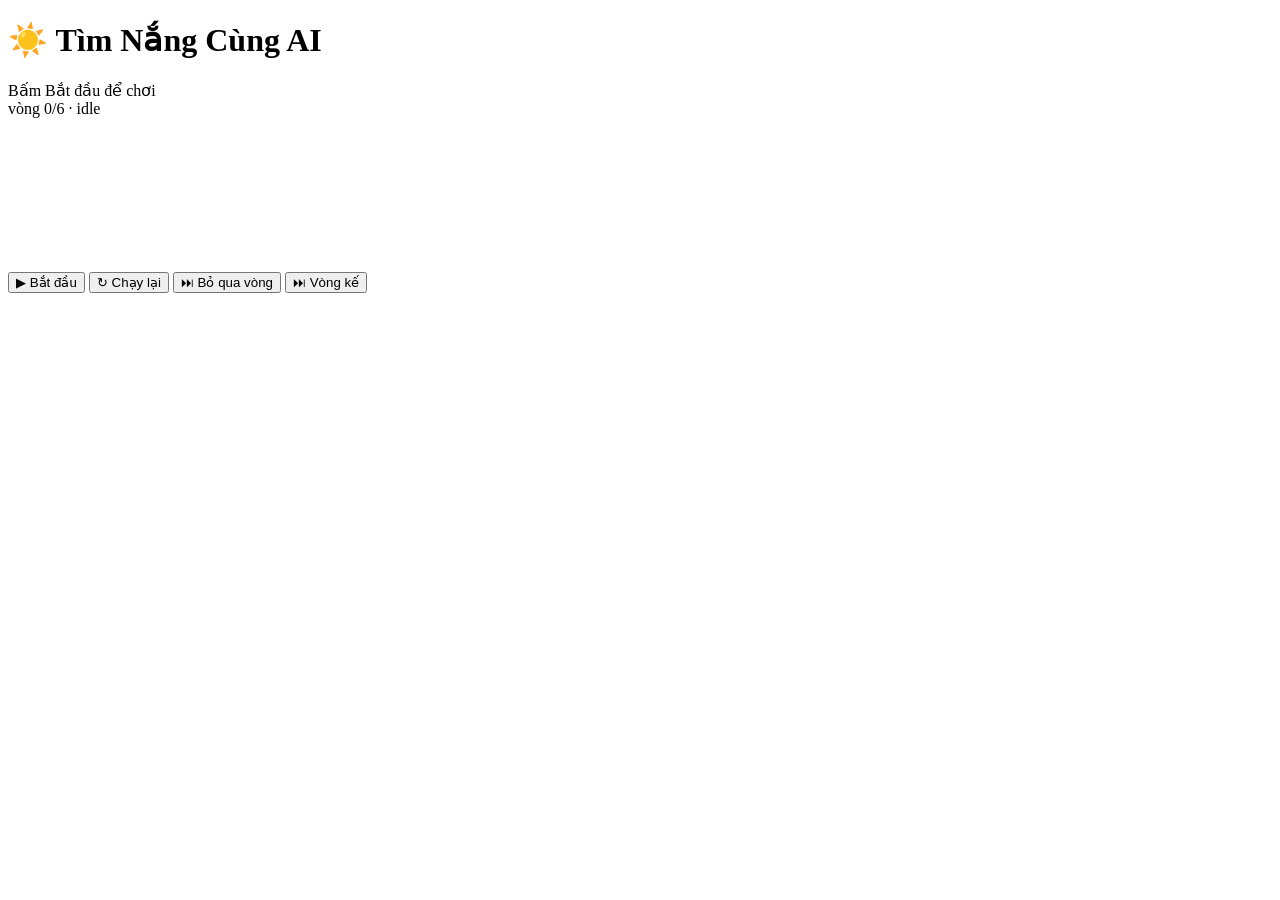
==== app/static/timnang/master.html @ dccf71e8 "Add game modules for "Cùng Koon Đi Tìm Cầu Vồng" and "Tìm Nắng Cùng AI" with STT and utility functio" ====
<!DOCTYPE html>
<html lang="vi">
<head>
<meta charset="UTF-8" />
<meta name="viewport" content="width=device-width, initial-scale=1.0" />
<title>Tìm Nắng — Bảng điểm (Master)</title>
<!-- CSS Files -->
<link rel="stylesheet" href="/static/css/variables.css" />
<link rel="stylesheet" href="/static/css/components.css" />
<link rel="stylesheet" href="/static/css/game-timnang.css" />
</head>
<body>
<div id="stage">
  <div id="header">
    <h1>☀️ Tìm Nắng Cùng AI</h1>
    <div id="object">Bấm Bắt đầu để chơi</div>
    <div id="roundTag">vòng 0/6 · idle</div>
  </div>
  <div id="board"></div>

  <div id="winnerBanner"><div class="t"></div><div class="sub"></div></div>
  <div id="ranking"></div>
  <canvas id="confetti"></canvas>

  <div id="op">
    <button class="start" onclick="window.gameOp && window.gameOp('start')">▶ Bắt đầu</button>
    <button class="danger" onclick="window.gameOp && window.gameOp('restart')">↻ Chạy lại</button>
    <button onclick="window.gameOp && window.gameOp('skip_round')">⏭ Bỏ qua vòng</button>
    <button onclick="window.gameOp && window.gameOp('next_round')">⏭ Vòng kế</button>
    <div class="group" id="teamOps"></div>
  </div>
</div>

<audio id="player" preload="auto"></audio>

<!-- Game JavaScript Module -->
<script type="module" src="/static/js/game-timnang.js"></script>
</body>
</html>
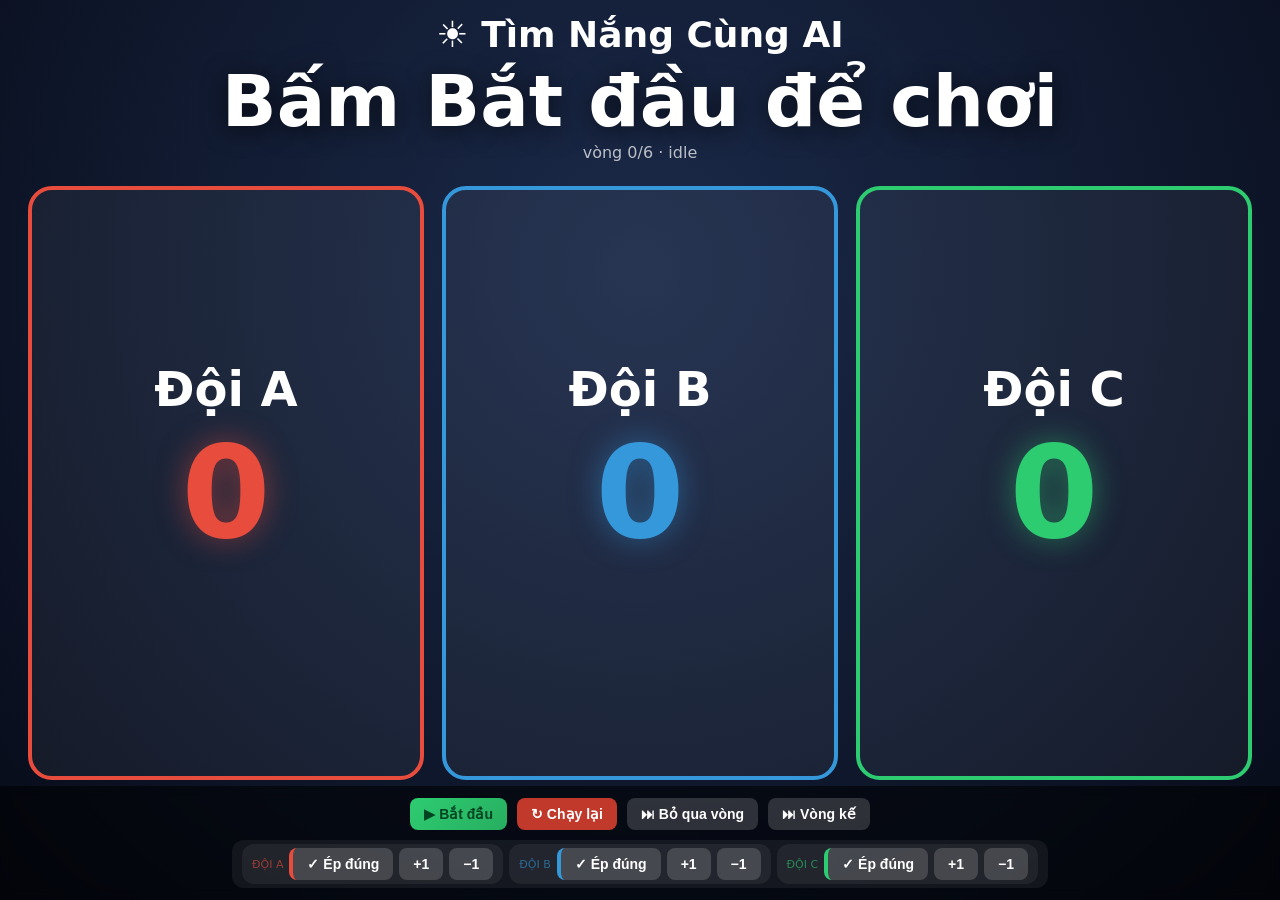
==== commit 6eb03c88: "revert(frontend): hoàn tác dccf71e — trả frontend về bản Tuấn Anh (nguyên khối) pr4d3 (dccf71e) đã t" ====
--- a/app/static/timnang/master.html
+++ b/app/static/timnang/master.html
@@ -4,10 +4,60 @@
 <meta charset="UTF-8" />
 <meta name="viewport" content="width=device-width, initial-scale=1.0" />
 <title>Tìm Nắng — Bảng điểm (Master)</title>
-<!-- CSS Files -->
-<link rel="stylesheet" href="/static/css/variables.css" />
-<link rel="stylesheet" href="/static/css/components.css" />
-<link rel="stylesheet" href="/static/css/game-timnang.css" />
+<style>
+  * { box-sizing: border-box; }
+  html, body { margin: 0; height: 100%; background: radial-gradient(circle at 50% 30%, #1b2a4a, #070b18); color: #fff;
+    font-family: 'Segoe UI', system-ui, sans-serif; overflow: hidden; user-select: none; }
+  #stage { position: relative; width: 100vw; height: 100vh; display: flex; flex-direction: column; }
+  #header { text-align: center; padding: 14px; }
+  #header h1 { margin: 0; font-size: clamp(22px, 3vw, 36px); }
+  #object { font-size: clamp(34px, 6vw, 72px); font-weight: 900; margin-top: 4px; min-height: 80px;
+    text-shadow: 0 4px 24px rgba(0,0,0,.6); transition: all .3s; }
+  #object.live { color: #ffd700; text-shadow: 0 0 30px rgba(255,215,0,.6); }
+  #roundTag { font-size: 16px; opacity: .7; }
+
+  #board { flex: 1; display: flex; gap: 18px; padding: 10px 28px 120px; align-items: stretch; }
+  .team { flex: 1; border-radius: 24px; padding: 20px; display: flex; flex-direction: column; align-items: center;
+    justify-content: center; gap: 12px; background: rgba(255,255,255,.05); border: 4px solid var(--c);
+    transition: all .4s cubic-bezier(.34,1.56,.64,1); position: relative; }
+  .team .name { font-size: clamp(26px, 4vw, 48px); font-weight: 800; }
+  .team .score { font-size: clamp(56px, 10vw, 140px); font-weight: 900; line-height: 1; color: var(--c);
+    text-shadow: 0 0 30px color-mix(in srgb, var(--c) 50%, transparent); }
+  .team .order { font-size: clamp(18px, 2.5vw, 28px); font-weight: 700; min-height: 36px; opacity: .9; }
+  .team.finished { background: color-mix(in srgb, var(--c) 22%, transparent); box-shadow: 0 0 50px color-mix(in srgb, var(--c) 40%, transparent); transform: scale(1.02); }
+  .team.winner { background: linear-gradient(135deg, rgba(255,215,0,.3), rgba(255,152,0,.2)); box-shadow: 0 0 60px rgba(255,215,0,.5); }
+
+  #op { position: absolute; bottom: 0; left: 0; right: 0; z-index: 20; background: rgba(0,0,0,.55);
+    backdrop-filter: blur(6px); padding: 12px 18px; display: flex; gap: 10px; flex-wrap: wrap; align-items: center; justify-content: center; }
+  #op .group { display: flex; gap: 6px; align-items: center; padding: 4px 10px; background: rgba(255,255,255,.06); border-radius: 12px; }
+  #op button { background: rgba(255,255,255,.16); color: #fff; border: none; border-radius: 8px; padding: 8px 14px;
+    font-size: 14px; cursor: pointer; font-weight: 600; }
+  #op button:hover { background: rgba(255,255,255,.3); }
+  #op .team-btn { border-left: 4px solid var(--c); }
+  #op .start { background: linear-gradient(135deg, #2ecc71, #27ae60); color: #042; }
+  #op .danger { background: #c0392b; }
+  #op label { font-size: 11px; opacity: .6; text-transform: uppercase; }
+
+  #confetti { position: absolute; inset: 0; pointer-events: none; z-index: 15; }
+  #winnerBanner { position: absolute; inset: 0; z-index: 25; display: none; flex-direction: column; align-items: center;
+    justify-content: center; pointer-events: none; }
+  #winnerBanner.show { display: flex; }
+  #winnerBanner .t { font-size: clamp(40px, 8vw, 110px); font-weight: 900; text-shadow: 0 6px 30px rgba(0,0,0,.6); }
+  #winnerBanner .sub { font-size: clamp(20px, 3vw, 36px); opacity: .85; margin-top: 8px; }
+
+  #ranking { position: absolute; inset: 0; z-index: 24; display: none; flex-direction: column; align-items: center;
+    justify-content: center; pointer-events: none; }
+  #ranking.show { display: flex; }
+  #ranking .panel { background: rgba(10,16,32,.88); border: 2px solid rgba(255,255,255,.18); border-radius: 26px;
+    padding: 26px 44px; box-shadow: 0 24px 70px rgba(0,0,0,.65); }
+  #ranking h2 { margin: 0 0 16px; font-size: clamp(26px, 4vw, 46px); text-align: center; letter-spacing: 2px; }
+  #ranking .row { display: flex; align-items: center; gap: 18px; padding: 12px 20px; margin: 7px 0; border-radius: 14px;
+    background: rgba(255,255,255,.05); min-width: min(72vw, 540px); font-size: clamp(22px, 3vw, 36px); }
+  #ranking .row .medal { font-size: 1.15em; width: 1.4em; text-align: center; }
+  #ranking .row .name { flex: 1; font-weight: 800; }
+  #ranking .row .pts { font-weight: 900; }
+  #ranking .row.first { background: linear-gradient(135deg, rgba(255,215,0,.28), rgba(255,152,0,.16)); }
+</style>
 </head>
 <body>
 <div id="stage">
@@ -23,17 +73,168 @@
   <canvas id="confetti"></canvas>
 
   <div id="op">
-    <button class="start" onclick="window.gameOp && window.gameOp('start')">▶ Bắt đầu</button>
-    <button class="danger" onclick="window.gameOp && window.gameOp('restart')">↻ Chạy lại</button>
-    <button onclick="window.gameOp && window.gameOp('skip_round')">⏭ Bỏ qua vòng</button>
-    <button onclick="window.gameOp && window.gameOp('next_round')">⏭ Vòng kế</button>
+    <button class="start" onclick="op('start')">▶ Bắt đầu</button>
+    <button class="danger" onclick="op('restart')">↻ Chạy lại</button>
+    <button onclick="op('skip_round')">⏭ Bỏ qua vòng</button>
+    <button onclick="op('next_round')">⏭ Vòng kế</button>
     <div class="group" id="teamOps"></div>
   </div>
 </div>
 
 <audio id="player" preload="auto"></audio>
 
-<!-- Game JavaScript Module -->
-<script type="module" src="/static/js/game-timnang.js"></script>
+<script>
+const TEAMS = [
+  { id: 'A', name: 'Đội A', color: '#e74c3c' },
+  { id: 'B', name: 'Đội B', color: '#3498db' },
+  { id: 'C', name: 'Đội C', color: '#2ecc71' },
+];
+const ORDER_WORD = { 1: '🥇 Nhất', 2: '🥈 Nhì', 3: '🥉 Ba' };
+
+const board = document.getElementById('board');
+const objectEl = document.getElementById('object');
+const roundTag = document.getElementById('roundTag');
+const player = document.getElementById('player');
+const winnerBanner = document.getElementById('winnerBanner');
+const rankingEl = document.getElementById('ranking');
+
+// Hiện bảng xếp hạng cuối trò (1-2-3 + điểm)
+function showRanking(ranking) {
+  const medals = ['🥇', '🥈', '🥉'];
+  const rows = ranking.map((r, i) => `
+    <div class="row${i === 0 ? ' first' : ''}" style="border-left:6px solid ${r.color}">
+      <span class="medal">${medals[i] || (i + 1)}</span>
+      <span class="name" style="color:${r.color}">${r.name}</span>
+      <span class="pts">${r.score} điểm</span>
+    </div>`).join('');
+  rankingEl.innerHTML = `<div class="panel"><h2>🏆 BẢNG XẾP HẠNG 🏆</h2>${rows}</div>`;
+  rankingEl.classList.add('show');
+}
+
+// Render team cards + operator buttons
+TEAMS.forEach(t => {
+  const card = document.createElement('div');
+  card.className = 'team'; card.id = 'team-' + t.id;
+  card.style.setProperty('--c', t.color);
+  card.innerHTML = `<div class="name">${t.name}</div><div class="score" id="score-${t.id}">0</div><div class="order" id="order-${t.id}"></div>`;
+  board.appendChild(card);
+
+  const g = document.getElementById('teamOps');
+  const wrap = document.createElement('div'); wrap.className = 'group';
+  wrap.innerHTML = `<label style="color:${t.color}">${t.name}</label>
+    <button class="team-btn" style="--c:${t.color}" onclick="op('force_accept','${t.id}')">✓ Ép đúng</button>
+    <button onclick="op('add_point','${t.id}',1)">+1</button>
+    <button onclick="op('add_point','${t.id}',-1)">−1</button>`;
+  g.appendChild(wrap);
+});
+
+const ws = new WebSocket((location.protocol === 'https:' ? 'wss' : 'ws') + '://' + location.host + '/ws/master');
+// Báo server khi phát xong (server chờ intro phát trọn vẹn trước khi vào vòng 1).
+// onerror cũng báo để server không treo chờ nếu file audio lỗi/thiếu.
+player.onended = () => { try { ws.send(JSON.stringify({ type: 'audio_ended' })); } catch (e) {} };
+player.onerror = () => { try { ws.send(JSON.stringify({ type: 'audio_ended' })); } catch (e) {} };
+ws.onmessage = (e) => {
+  const m = JSON.parse(e.data);
+  switch (m.type) {
+    case 'scoreboard':
+      roundTag.textContent = `vòng ${m.round}/${m.rounds} · ${m.phase}`;
+      if (m.object) { objectEl.textContent = '🎯 ' + m.object; objectEl.classList.toggle('live', m.phase === 'playing'); }
+      else if (m.phase === 'idle') { objectEl.textContent = 'Bấm Bắt đầu để chơi'; objectEl.classList.remove('live'); }
+      m.teams.forEach(t => {
+        document.getElementById('score-' + t.id).textContent = t.score;
+        const orderEl = document.getElementById('order-' + t.id);
+        orderEl.textContent = t.order ? (ORDER_WORD[t.order] || `#${t.order}`) + ' · +' + ([3,2,1][t.order-1]||0) : '';
+        const card = document.getElementById('team-' + t.id);
+        card.classList.toggle('finished', !!t.order);
+      });
+      break;
+    case 'play_audio':
+      player.src = '/audio/' + m.key;
+      player.play().catch(() => {});
+      break;
+    case 'stop_audio':
+      player.pause();
+      player.currentTime = 0;
+      break;
+    case 'game_over':
+      if (m.ranking) showRanking(m.ranking);
+      const win = TEAMS.find(t => t.id === m.winner);
+      if (win) {
+        document.getElementById('team-' + win.id).classList.add('winner');
+        winnerBanner.querySelector('.t').textContent = '🏆 ' + m.winner_name + ' VÔ ĐỊCH!';
+        winnerBanner.querySelector('.t').style.color = win.color;
+        winnerBanner.querySelector('.sub').textContent = 'Cảm ơn tất cả các đội!';
+        winnerBanner.classList.add('show');
+        burstConfetti(win.color, 180);
+        playFanfare();
+        setTimeout(() => winnerBanner.classList.remove('show'), 6000);
+      }
+      break;
+    case 'reset':
+      document.querySelectorAll('.team').forEach(c => c.classList.remove('finished', 'winner'));
+      winnerBanner.classList.remove('show');
+      rankingEl.classList.remove('show');
+      objectEl.classList.remove('live');
+      break;
+  }
+};
+
+function op(action, team, delta) {
+  const msg = { type: 'op', action };
+  if (team) msg.team = team;
+  if (delta !== undefined) msg.delta = delta;
+  ws.send(JSON.stringify(msg));
+}
+// Phím tắt: Enter = start, Esc = restart
+document.addEventListener('keydown', e => {
+  if (e.target.tagName === 'INPUT') return;
+  if (e.key === 'Enter') op('start');
+  if (e.key === 'Escape') op('restart');
+});
+
+// ---- Fanfare (Web Audio, 7 nốt thang) ----
+let actx = null;
+function playFanfare() {
+  try {
+    if (!actx) actx = new (window.AudioContext || window.webkitAudioContext)();
+    if (actx.state === 'suspended') actx.resume();
+    const now = actx.currentTime;
+    [523, 587, 659, 698, 784, 880, 988].forEach((f, i) => {
+      const o = actx.createOscillator(), g = actx.createGain();
+      o.type = 'triangle'; o.frequency.value = f;
+      g.gain.setValueAtTime(0.22, now + i * 0.14);
+      g.gain.exponentialRampToValueAtTime(0.001, now + i * 0.14 + 0.4);
+      o.connect(g).connect(actx.destination); o.start(now + i * 0.14); o.stop(now + i * 0.14 + 0.4);
+    });
+  } catch (e) {}
+}
+
+// ---- Confetti ----
+const cc = document.getElementById('confetti');
+const cctx = cc.getContext('2d');
+let pieces = [], running = false;
+function resizeCC() { cc.width = window.innerWidth; cc.height = window.innerHeight; }
+window.addEventListener('resize', resizeCC); resizeCC();
+function burstConfetti(color, n = 80) {
+  for (let i = 0; i < n; i++) {
+    pieces.push({ x: window.innerWidth/2 + (Math.random()-.5)*400, y: window.innerHeight*.25,
+      vx: (Math.random()-.5)*16, vy: -Math.random()*18-4, w: 6+Math.random()*10, h: 6+Math.random()*10,
+      color: Math.random()<.4 ? color : (Math.random()<.5 ? '#ffd700' : '#fff'), rot: Math.random()*360,
+      rotV: (Math.random()-.5)*10, life: 1, decay: 0.003+Math.random()*0.007 });
+  }
+  if (!running) { running = true; renderCC(); }
+}
+function renderCC() {
+  cctx.clearRect(0,0,cc.width,cc.height);
+  pieces = pieces.filter(p => p.life > 0);
+  for (const p of pieces) {
+    p.x += p.vx; p.vy += 0.24; p.y += p.vy; p.rot += p.rotV; p.life -= p.decay;
+    cctx.save(); cctx.translate(p.x, p.y); cctx.rotate(p.rot*Math.PI/180);
+    cctx.globalAlpha = Math.max(0, p.life); cctx.fillStyle = p.color;
+    cctx.fillRect(-p.w/2, -p.h/2, p.w, p.h); cctx.restore();
+  }
+  if (pieces.length) requestAnimationFrame(renderCC); else running = false;
+}
+</script>
 </body>
 </html>
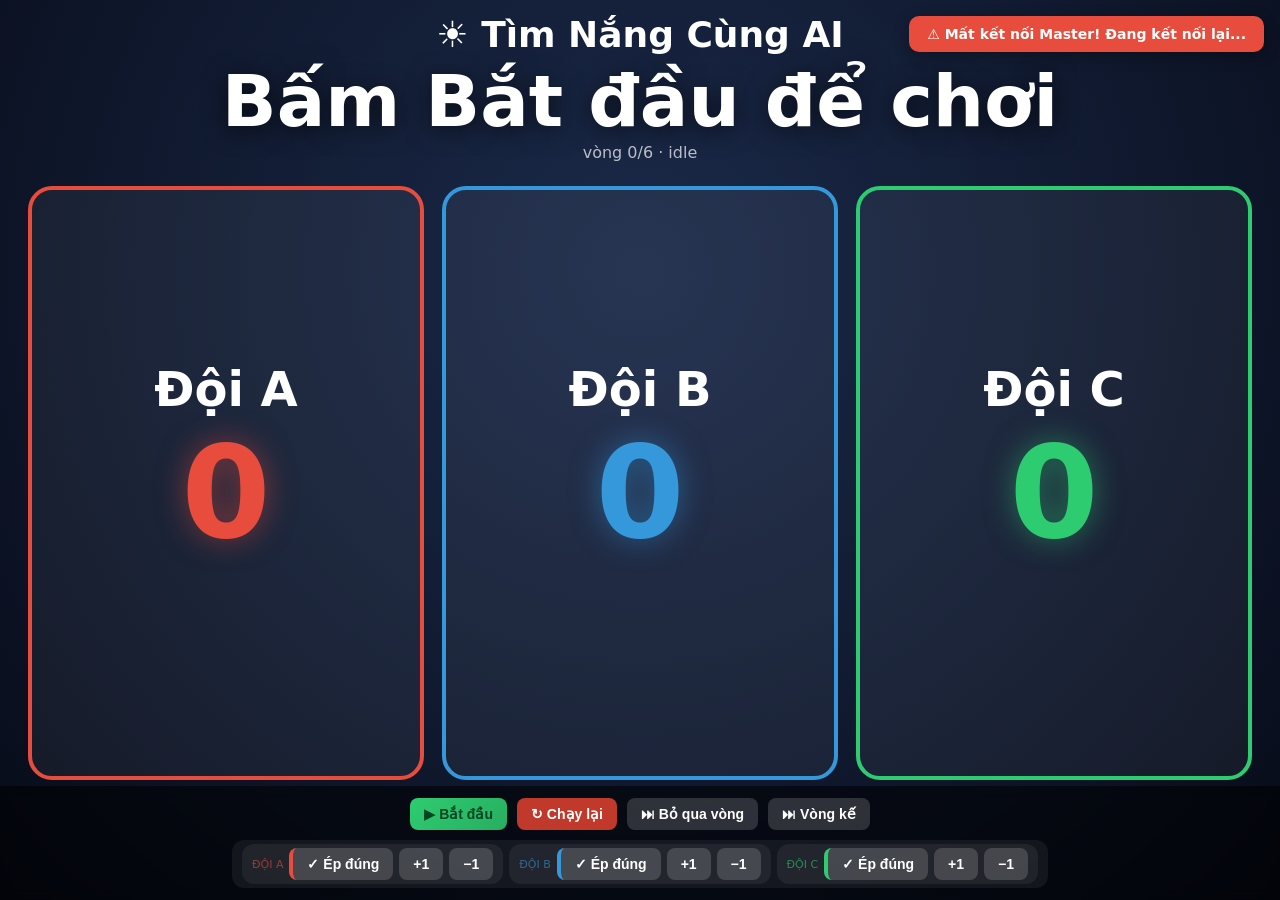
==== commit fd3fb6a0: "fix(client): add automatic websocket reconnect and offline banner - Add exponential backoff reconnec" ====
--- a/app/static/timnang/master.html
+++ b/app/static/timnang/master.html
@@ -128,62 +128,107 @@
   g.appendChild(wrap);
 });
 
-const ws = new WebSocket((location.protocol === 'https:' ? 'wss' : 'ws') + '://' + location.host + '/ws/master');
-// Báo server khi phát xong (server chờ intro phát trọn vẹn trước khi vào vòng 1).
-// onerror cũng báo để server không treo chờ nếu file audio lỗi/thiếu.
-player.onended = () => { try { ws.send(JSON.stringify({ type: 'audio_ended' })); } catch (e) {} };
-player.onerror = () => { try { ws.send(JSON.stringify({ type: 'audio_ended' })); } catch (e) {} };
-ws.onmessage = (e) => {
-  const m = JSON.parse(e.data);
-  switch (m.type) {
-    case 'scoreboard':
-      roundTag.textContent = `vòng ${m.round}/${m.rounds} · ${m.phase}`;
-      if (m.object) { objectEl.textContent = '🎯 ' + m.object; objectEl.classList.toggle('live', m.phase === 'playing'); }
-      else if (m.phase === 'idle') { objectEl.textContent = 'Bấm Bắt đầu để chơi'; objectEl.classList.remove('live'); }
-      m.teams.forEach(t => {
-        document.getElementById('score-' + t.id).textContent = t.score;
-        const orderEl = document.getElementById('order-' + t.id);
-        orderEl.textContent = t.order ? (ORDER_WORD[t.order] || `#${t.order}`) + ' · +' + ([3,2,1][t.order-1]||0) : '';
-        const card = document.getElementById('team-' + t.id);
-        card.classList.toggle('finished', !!t.order);
-      });
-      break;
-    case 'play_audio':
-      player.src = '/audio/' + m.key;
-      player.play().catch(() => {});
-      break;
-    case 'stop_audio':
-      player.pause();
-      player.currentTime = 0;
-      break;
-    case 'game_over':
-      if (m.ranking) showRanking(m.ranking);
-      const win = TEAMS.find(t => t.id === m.winner);
-      if (win) {
-        document.getElementById('team-' + win.id).classList.add('winner');
-        winnerBanner.querySelector('.t').textContent = '🏆 ' + m.winner_name + ' VÔ ĐỊCH!';
-        winnerBanner.querySelector('.t').style.color = win.color;
-        winnerBanner.querySelector('.sub').textContent = 'Cảm ơn tất cả các đội!';
-        winnerBanner.classList.add('show');
-        burstConfetti(win.color, 180);
-        playFanfare();
-        setTimeout(() => winnerBanner.classList.remove('show'), 6000);
-      }
-      break;
-    case 'reset':
-      document.querySelectorAll('.team').forEach(c => c.classList.remove('finished', 'winner'));
-      winnerBanner.classList.remove('show');
-      rankingEl.classList.remove('show');
-      objectEl.classList.remove('live');
-      break;
-  }
-};
+let ws = null;
+let wsRetryTimer = null;
+
+function showToast(msg, isErr = false) {
+  let t = document.getElementById('netToast');
+  if (!t) {
+    t = document.createElement('div');
+    t.id = 'netToast';
+    t.style.cssText = 'position:fixed;top:16px;right:16px;z-index:9999;padding:10px 18px;border-radius:10px;font-weight:bold;font-size:14px;box-shadow:0 4px 15px rgba(0,0,0,0.3);transition:opacity 0.3s;pointer-events:none;';
+    document.body.appendChild(t);
+  }
+  t.textContent = msg;
+  t.style.background = isErr ? '#e74c3c' : '#2ecc71';
+  t.style.color = '#fff';
+  t.style.opacity = '1';
+  if (!isErr) {
+    setTimeout(() => { if (t) t.style.opacity = '0'; }, 3000);
+  }
+}
+
+function sendWS(data) {
+  if (ws && ws.readyState === WebSocket.OPEN) {
+    ws.send(typeof data === 'string' ? data : JSON.stringify(data));
+  }
+}
+
+player.onended = () => { try { sendWS({ type: 'audio_ended' }); } catch (e) {} };
+player.onerror = () => { try { sendWS({ type: 'audio_ended' }); } catch (e) {} };
+
+function initWS() {
+  const protocol = location.protocol === 'https:' ? 'wss' : 'ws';
+  ws = new WebSocket(`${protocol}://${location.host}/ws/master`);
+
+  ws.onopen = () => {
+    showToast('⚡ Đã kết nối Master Server');
+    if (wsRetryTimer) { clearTimeout(wsRetryTimer); wsRetryTimer = null; }
+  };
+
+  ws.onmessage = (e) => {
+    const m = JSON.parse(e.data);
+    switch (m.type) {
+      case 'scoreboard':
+        roundTag.textContent = `vòng ${m.round}/${m.rounds} · ${m.phase}`;
+        if (m.object) { objectEl.textContent = '🎯 ' + m.object; objectEl.classList.toggle('live', m.phase === 'playing'); }
+        else if (m.phase === 'idle') { objectEl.textContent = 'Bấm Bắt đầu để chơi'; objectEl.classList.remove('live'); }
+        m.teams.forEach(t => {
+          document.getElementById('score-' + t.id).textContent = t.score;
+          const orderEl = document.getElementById('order-' + t.id);
+          orderEl.textContent = t.order ? (ORDER_WORD[t.order] || `#${t.order}`) + ' · +' + ([3,2,1][t.order-1]||0) : '';
+          const card = document.getElementById('team-' + t.id);
+          card.classList.toggle('finished', !!t.order);
+        });
+        break;
+      case 'play_audio':
+        player.src = '/audio/' + m.key;
+        player.play().catch(() => {});
+        break;
+      case 'stop_audio':
+        player.pause();
+        player.currentTime = 0;
+        break;
+      case 'game_over':
+        if (m.ranking) showRanking(m.ranking);
+        const win = TEAMS.find(t => t.id === m.winner);
+        if (win) {
+          document.getElementById('team-' + win.id).classList.add('winner');
+          winnerBanner.querySelector('.t').textContent = '🏆 ' + m.winner_name + ' VÔ ĐỊCH!';
+          winnerBanner.querySelector('.t').style.color = win.color;
+          winnerBanner.querySelector('.sub').textContent = 'Cảm ơn tất cả các đội!';
+          winnerBanner.classList.add('show');
+          burstConfetti(win.color, 180);
+          playFanfare();
+          setTimeout(() => winnerBanner.classList.remove('show'), 6000);
+        }
+        break;
+      case 'reset':
+        document.querySelectorAll('.team').forEach(c => c.classList.remove('finished', 'winner'));
+        winnerBanner.classList.remove('show');
+        rankingEl.classList.remove('show');
+        objectEl.classList.remove('live');
+        break;
+    }
+  };
+
+  ws.onclose = ws.onerror = () => {
+    showToast('⚠️ Mất kết nối Master! Đang kết nối lại...', true);
+    if (!wsRetryTimer) {
+      wsRetryTimer = setTimeout(() => {
+        wsRetryTimer = null;
+        initWS();
+      }, 2000);
+    }
+  };
+}
+initWS();
 
 function op(action, team, delta) {
   const msg = { type: 'op', action };
   if (team) msg.team = team;
   if (delta !== undefined) msg.delta = delta;
-  ws.send(JSON.stringify(msg));
+  sendWS(msg);
 }
 // Phím tắt: Enter = start, Esc = restart
 document.addEventListener('keydown', e => {
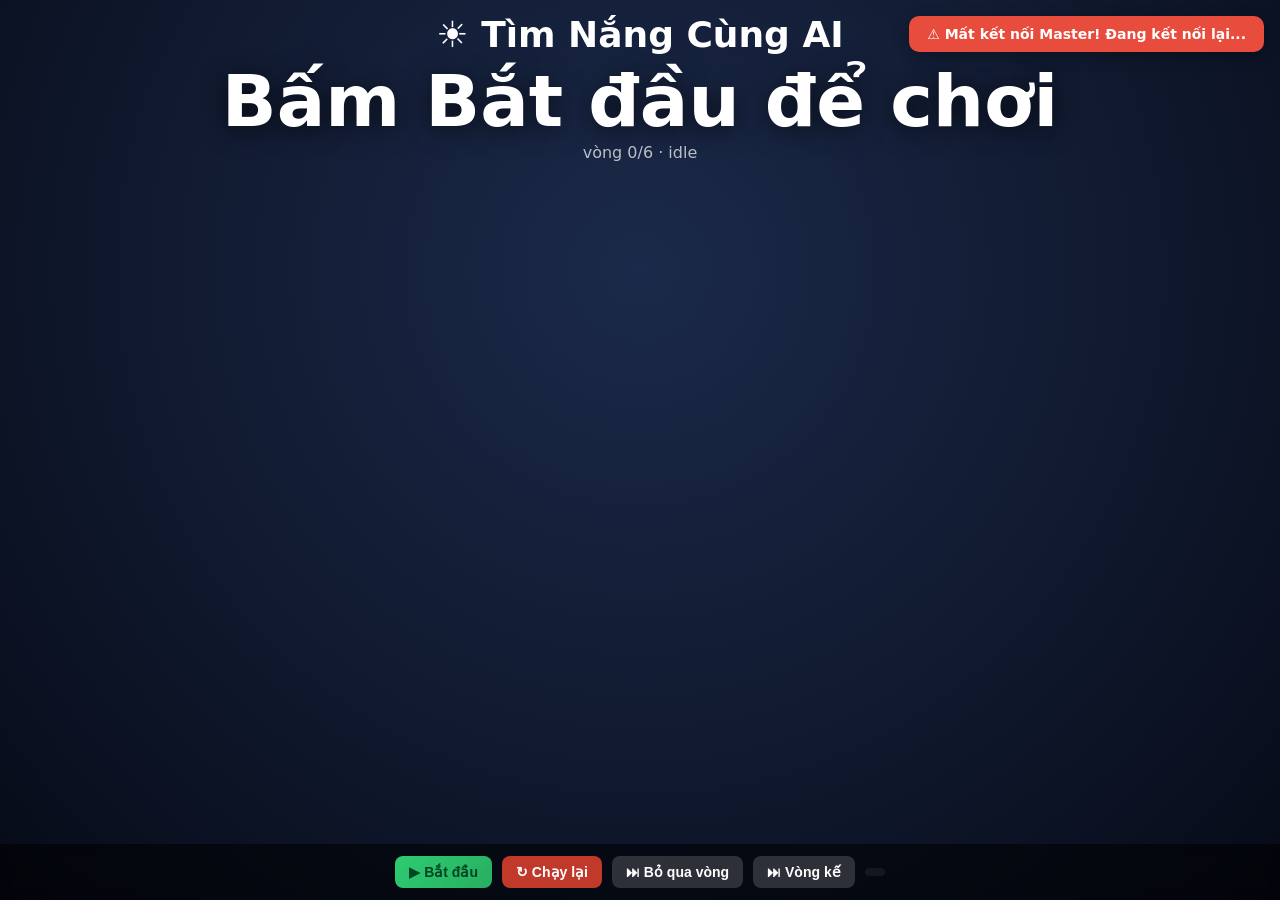
==== commit 3f383ea2: "feat(timnang): support 3-5 dynamic teams with scalable score allocation - Refactor timnang_data.py a" ====
--- a/app/static/timnang/master.html
+++ b/app/static/timnang/master.html
@@ -88,8 +88,10 @@
   { id: 'A', name: 'Đội A', color: '#e74c3c' },
   { id: 'B', name: 'Đội B', color: '#3498db' },
   { id: 'C', name: 'Đội C', color: '#2ecc71' },
+  { id: 'D', name: 'Đội D', color: '#f1c40f' },
+  { id: 'E', name: 'Đội E', color: '#9b59b6' },
 ];
-const ORDER_WORD = { 1: '🥇 Nhất', 2: '🥈 Nhì', 3: '🥉 Ba' };
+const ORDER_WORD = { 1: '🥇 Nhất', 2: '🥈 Nhì', 3: '🥉 Ba', 4: '🏅 Tư', 5: '🏅 Năm' };
 
 const board = document.getElementById('board');
 const objectEl = document.getElementById('object');
@@ -100,7 +102,7 @@
 
 // Hiện bảng xếp hạng cuối trò (1-2-3 + điểm)
 function showRanking(ranking) {
-  const medals = ['🥇', '🥈', '🥉'];
+  const medals = ['🥇', '🥈', '🥉', '🏅', '🏅'];
   const rows = ranking.map((r, i) => `
     <div class="row${i === 0 ? ' first' : ''}" style="border-left:6px solid ${r.color}">
       <span class="medal">${medals[i] || (i + 1)}</span>
@@ -111,23 +113,6 @@
   rankingEl.classList.add('show');
 }
 
-// Render team cards + operator buttons
-TEAMS.forEach(t => {
-  const card = document.createElement('div');
-  card.className = 'team'; card.id = 'team-' + t.id;
-  card.style.setProperty('--c', t.color);
-  card.innerHTML = `<div class="name">${t.name}</div><div class="score" id="score-${t.id}">0</div><div class="order" id="order-${t.id}"></div>`;
-  board.appendChild(card);
-
-  const g = document.getElementById('teamOps');
-  const wrap = document.createElement('div'); wrap.className = 'group';
-  wrap.innerHTML = `<label style="color:${t.color}">${t.name}</label>
-    <button class="team-btn" style="--c:${t.color}" onclick="op('force_accept','${t.id}')">✓ Ép đúng</button>
-    <button onclick="op('add_point','${t.id}',1)">+1</button>
-    <button onclick="op('add_point','${t.id}',-1)">−1</button>`;
-  g.appendChild(wrap);
-});
-
 let ws = null;
 let wsRetryTimer = null;
 
@@ -174,10 +159,26 @@
         if (m.object) { objectEl.textContent = '🎯 ' + m.object; objectEl.classList.toggle('live', m.phase === 'playing'); }
         else if (m.phase === 'idle') { objectEl.textContent = 'Bấm Bắt đầu để chơi'; objectEl.classList.remove('live'); }
         m.teams.forEach(t => {
+          let card = document.getElementById('team-' + t.id);
+          if (!card) {
+            card = document.createElement('div');
+            card.className = 'team'; card.id = 'team-' + t.id;
+            card.style.setProperty('--c', t.color);
+            card.innerHTML = `<div class="name">${t.name}</div><div class="score" id="score-${t.id}">0</div><div class="order" id="order-${t.id}"></div>`;
+            board.appendChild(card);
+
+            const g = document.getElementById('teamOps');
+            const wrap = document.createElement('div'); wrap.className = 'group';
+            wrap.innerHTML = `<label style="color:${t.color}">${t.name}</label>
+              <button class="team-btn" style="--c:${t.color}" onclick="op('force_accept','${t.id}')">✓ Ép đúng</button>
+              <button onclick="op('add_point','${t.id}',1)">+1</button>
+              <button onclick="op('add_point','${t.id}',-1)">−1</button>`;
+            g.appendChild(wrap);
+          }
           document.getElementById('score-' + t.id).textContent = t.score;
           const orderEl = document.getElementById('order-' + t.id);
-          orderEl.textContent = t.order ? (ORDER_WORD[t.order] || `#${t.order}`) + ' · +' + ([3,2,1][t.order-1]||0) : '';
-          const card = document.getElementById('team-' + t.id);
+          const pts = m.teams.length - t.order + 1;
+          orderEl.textContent = t.order ? (ORDER_WORD[t.order] || `#${t.order}`) + ' · +' + pts + 'đ' : '';
           card.classList.toggle('finished', !!t.order);
         });
         break;
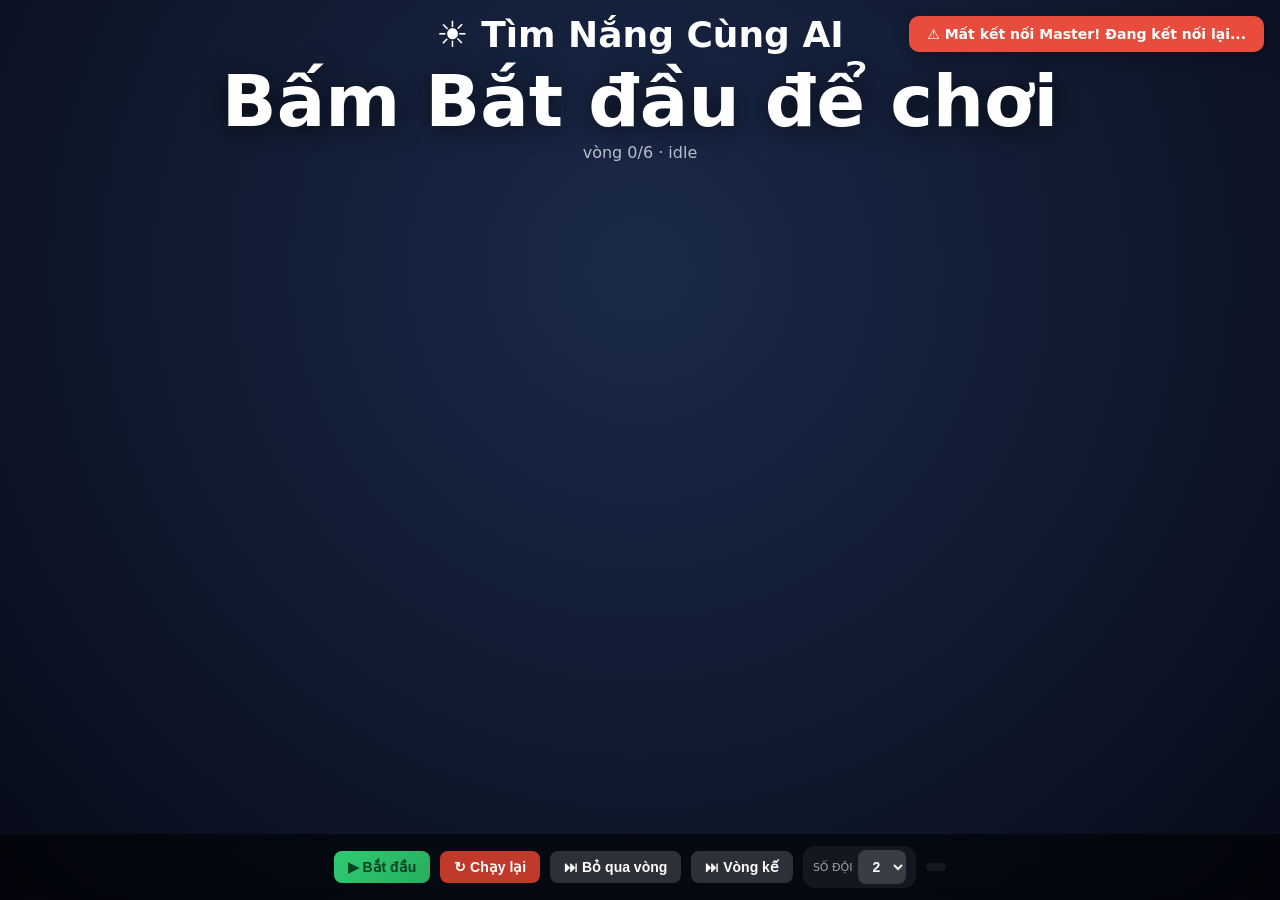
==== commit 1bf9066e: "feat(timnang): đắp R5-R9 + fix lên base naipret (số đội web, bỏ intro, điểm đội cuối) - R8: chọn số " ====
--- a/app/static/timnang/master.html
+++ b/app/static/timnang/master.html
@@ -2,7 +2,7 @@
 <html lang="vi">
 <head>
 <meta charset="UTF-8" />
-<meta name="viewport" content="width=device-width, initial-scale=1.0" />
+<meta name="viewport" content="width=device-width, initial-scale=1.0">
 <title>Tìm Nắng — Bảng điểm (Master)</title>
 <style>
   * { box-sizing: border-box; }
@@ -37,6 +37,9 @@
   #op .start { background: linear-gradient(135deg, #2ecc71, #27ae60); color: #042; }
   #op .danger { background: #c0392b; }
   #op label { font-size: 11px; opacity: .6; text-transform: uppercase; }
+  #op select { background: rgba(255,255,255,.16); color: #fff; border: none; border-radius: 8px;
+    padding: 8px 10px; font-size: 14px; font-weight: 600; cursor: pointer; }
+  #op select option { color: #000; }
 
   #confetti { position: absolute; inset: 0; pointer-events: none; z-index: 15; }
   #winnerBanner { position: absolute; inset: 0; z-index: 25; display: none; flex-direction: column; align-items: center;
@@ -77,6 +80,16 @@
     <button class="danger" onclick="op('restart')">↻ Chạy lại</button>
     <button onclick="op('skip_round')">⏭ Bỏ qua vòng</button>
     <button onclick="op('next_round')">⏭ Vòng kế</button>
+    <div class="group">
+      <label>Số đội</label>
+      <select id="teamCount" onchange="op('set_teams', this.value)">
+        <option value="2">2</option>
+        <option value="3">3</option>
+        <option value="4">4</option>
+        <option value="5">5</option>
+        <option value="6">6</option>
+      </select>
+    </div>
     <div class="group" id="teamOps"></div>
   </div>
 </div>
@@ -84,14 +97,16 @@
 <audio id="player" preload="auto"></audio>
 
 <script>
+// Pool đầy đủ A–F (chỉ dùng để tra màu/tên cho game_over); số đội thực tế do server quyết định.
 const TEAMS = [
   { id: 'A', name: 'Đội A', color: '#e74c3c' },
   { id: 'B', name: 'Đội B', color: '#3498db' },
   { id: 'C', name: 'Đội C', color: '#2ecc71' },
-  { id: 'D', name: 'Đội D', color: '#f1c40f' },
+  { id: 'D', name: 'Đội D', color: '#e67e22' },
   { id: 'E', name: 'Đội E', color: '#9b59b6' },
+  { id: 'F', name: 'Đội F', color: '#1abc9c' },
 ];
-const ORDER_WORD = { 1: '🥇 Nhất', 2: '🥈 Nhì', 3: '🥉 Ba', 4: '🏅 Tư', 5: '🏅 Năm' };
+const ORDER_WORD = { 1: '🥇 Nhất', 2: '🥈 Nhì', 3: '🥉 Ba', 4: '🏅 Tư', 5: '🏅 Năm', 6: '🏅 Sáu' };
 
 const board = document.getElementById('board');
 const objectEl = document.getElementById('object');
@@ -102,7 +117,7 @@
 
 // Hiện bảng xếp hạng cuối trò (1-2-3 + điểm)
 function showRanking(ranking) {
-  const medals = ['🥇', '🥈', '🥉', '🏅', '🏅'];
+  const medals = ['🥇', '🥈', '🥉', '🏅', '🏅', '🏅'];
   const rows = ranking.map((r, i) => `
     <div class="row${i === 0 ? ' first' : ''}" style="border-left:6px solid ${r.color}">
       <span class="medal">${medals[i] || (i + 1)}</span>
@@ -113,6 +128,49 @@
   rankingEl.classList.add('show');
 }
 
+// R8: dựng lại bảng điểm theo danh sách đội active (từ server) — thêm mới, gỡ đội bị
+// tắt, giữ thứ tự A→F. Trạng thái thẻ (finished) được giữ nguyên khi cập nhật điểm.
+function updateBoard(m) {
+  const activeIds = m.teams.map(t => t.id);
+  document.querySelectorAll('#board .team').forEach(c => {
+    const id = c.id.replace('team-', '');
+    if (!activeIds.includes(id)) c.remove();
+  });
+  m.teams.forEach(t => {
+    let card = document.getElementById('team-' + t.id);
+    if (!card) {
+      card = document.createElement('div');
+      card.className = 'team'; card.id = 'team-' + t.id;
+      card.style.setProperty('--c', t.color);
+      card.innerHTML = `<div class="name">${t.name}</div><div class="score" id="score-${t.id}">0</div><div class="order" id="order-${t.id}"></div>`;
+    }
+    document.getElementById('score-' + t.id).textContent = t.score;
+    const pts = m.teams.length - t.order + 1;
+    const orderEl = document.getElementById('order-' + t.id);
+    orderEl.textContent = t.order ? (ORDER_WORD[t.order] || `#${t.order}`) + ' · +' + pts + 'đ' : '';
+    card.classList.toggle('finished', !!t.order);
+    board.appendChild(card);   // giữ đúng thứ tự A→F
+  });
+  rebuildTeamOps(m.teams);
+}
+
+// Chỉ dựng lại nút operator khi TẬP đội thay đổi (tránh xoá/lập lại mỗi lần sync điểm).
+function rebuildTeamOps(teams) {
+  const g = document.getElementById('teamOps');
+  const sig = teams.map(t => t.id).join(',');
+  if (g.dataset.sig === sig) return;
+  g.dataset.sig = sig;
+  g.innerHTML = '';
+  teams.forEach(t => {
+    const wrap = document.createElement('div'); wrap.className = 'group';
+    wrap.innerHTML = `<label style="color:${t.color}">${t.name}</label>
+      <button class="team-btn" style="--c:${t.color}" onclick="op('force_accept','${t.id}')">✓ Ép đúng</button>
+      <button onclick="op('add_point','${t.id}',1)">+1</button>
+      <button onclick="op('add_point','${t.id}',-1)">−1</button>`;
+    g.appendChild(wrap);
+  });
+}
+
 let ws = null;
 let wsRetryTimer = null;
 
@@ -158,29 +216,11 @@
         roundTag.textContent = `vòng ${m.round}/${m.rounds} · ${m.phase}`;
         if (m.object) { objectEl.textContent = '🎯 ' + m.object; objectEl.classList.toggle('live', m.phase === 'playing'); }
         else if (m.phase === 'idle') { objectEl.textContent = 'Bấm Bắt đầu để chơi'; objectEl.classList.remove('live'); }
-        m.teams.forEach(t => {
-          let card = document.getElementById('team-' + t.id);
-          if (!card) {
-            card = document.createElement('div');
-            card.className = 'team'; card.id = 'team-' + t.id;
-            card.style.setProperty('--c', t.color);
-            card.innerHTML = `<div class="name">${t.name}</div><div class="score" id="score-${t.id}">0</div><div class="order" id="order-${t.id}"></div>`;
-            board.appendChild(card);
-
-            const g = document.getElementById('teamOps');
-            const wrap = document.createElement('div'); wrap.className = 'group';
-            wrap.innerHTML = `<label style="color:${t.color}">${t.name}</label>
-              <button class="team-btn" style="--c:${t.color}" onclick="op('force_accept','${t.id}')">✓ Ép đúng</button>
-              <button onclick="op('add_point','${t.id}',1)">+1</button>
-              <button onclick="op('add_point','${t.id}',-1)">−1</button>`;
-            g.appendChild(wrap);
-          }
-          document.getElementById('score-' + t.id).textContent = t.score;
-          const orderEl = document.getElementById('order-' + t.id);
-          const pts = m.teams.length - t.order + 1;
-          orderEl.textContent = t.order ? (ORDER_WORD[t.order] || `#${t.order}`) + ' · +' + pts + 'đ' : '';
-          card.classList.toggle('finished', !!t.order);
-        });
+        if (m.n_teams != null) {
+          const tc = document.getElementById('teamCount');
+          if (tc && document.activeElement !== tc) tc.value = String(m.n_teams);
+        }
+        updateBoard(m);
         break;
       case 'play_audio':
         player.src = '/audio/' + m.key;
@@ -194,7 +234,8 @@
         if (m.ranking) showRanking(m.ranking);
         const win = TEAMS.find(t => t.id === m.winner);
         if (win) {
-          document.getElementById('team-' + win.id).classList.add('winner');
+          const wc = document.getElementById('team-' + win.id);
+          if (wc) wc.classList.add('winner');
           winnerBanner.querySelector('.t').textContent = '🏆 ' + m.winner_name + ' VÔ ĐỊCH!';
           winnerBanner.querySelector('.t').style.color = win.color;
           winnerBanner.querySelector('.sub').textContent = 'Cảm ơn tất cả các đội!';
@@ -233,7 +274,7 @@
 }
 // Phím tắt: Enter = start, Esc = restart
 document.addEventListener('keydown', e => {
-  if (e.target.tagName === 'INPUT') return;
+  if (e.target.tagName === 'INPUT' || e.target.tagName === 'SELECT') return;
   if (e.key === 'Enter') op('start');
   if (e.key === 'Escape') op('restart');
 });
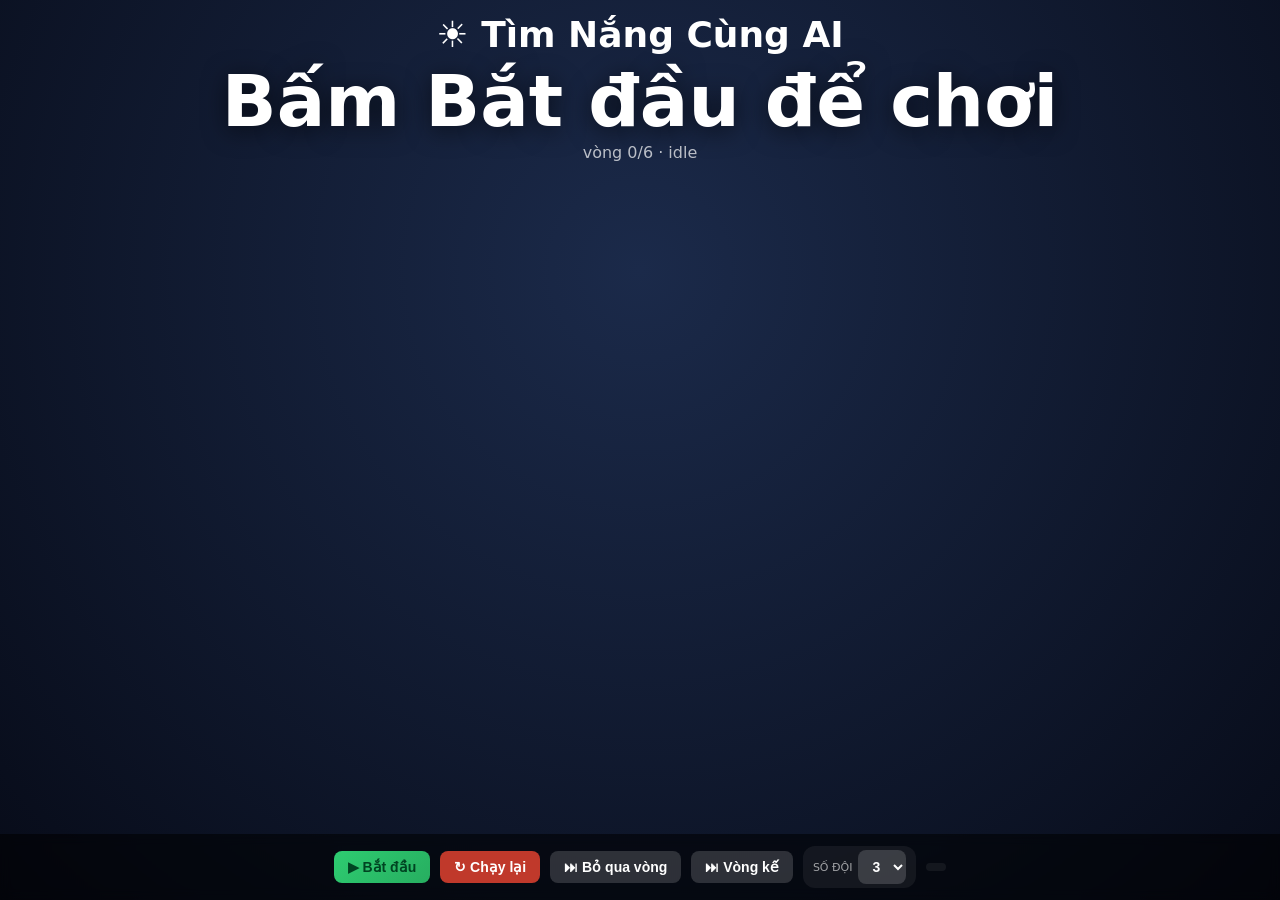
==== commit db2f6591: "feat(gala): fix lộ đáp án Trò 1 + Trò 2 (bỏ intro, R8 2-6 đội, station) Trò 1 (server.py): chống lộ " ====
--- a/app/static/timnang/master.html
+++ b/app/static/timnang/master.html
@@ -2,7 +2,7 @@
 <html lang="vi">
 <head>
 <meta charset="UTF-8" />
-<meta name="viewport" content="width=device-width, initial-scale=1.0">
+<meta name="viewport" content="width=device-width, initial-scale=1.0" />
 <title>Tìm Nắng — Bảng điểm (Master)</title>
 <style>
   * { box-sizing: border-box; }
@@ -33,13 +33,13 @@
   #op button { background: rgba(255,255,255,.16); color: #fff; border: none; border-radius: 8px; padding: 8px 14px;
     font-size: 14px; cursor: pointer; font-weight: 600; }
   #op button:hover { background: rgba(255,255,255,.3); }
+  #op select { background: rgba(255,255,255,.16); color: #fff; border: none; border-radius: 8px;
+    padding: 8px 10px; font-size: 14px; font-weight: 600; cursor: pointer; }
+  #op select option { color: #000; }
   #op .team-btn { border-left: 4px solid var(--c); }
   #op .start { background: linear-gradient(135deg, #2ecc71, #27ae60); color: #042; }
   #op .danger { background: #c0392b; }
   #op label { font-size: 11px; opacity: .6; text-transform: uppercase; }
-  #op select { background: rgba(255,255,255,.16); color: #fff; border: none; border-radius: 8px;
-    padding: 8px 10px; font-size: 14px; font-weight: 600; cursor: pointer; }
-  #op select option { color: #000; }
 
   #confetti { position: absolute; inset: 0; pointer-events: none; z-index: 15; }
   #winnerBanner { position: absolute; inset: 0; z-index: 25; display: none; flex-direction: column; align-items: center;
@@ -80,14 +80,10 @@
     <button class="danger" onclick="op('restart')">↻ Chạy lại</button>
     <button onclick="op('skip_round')">⏭ Bỏ qua vòng</button>
     <button onclick="op('next_round')">⏭ Vòng kế</button>
-    <div class="group">
-      <label>Số đội</label>
-      <select id="teamCount" onchange="op('set_teams', this.value)">
-        <option value="2">2</option>
-        <option value="3">3</option>
-        <option value="4">4</option>
-        <option value="5">5</option>
-        <option value="6">6</option>
+    <div class="group"><label>Số đội</label>
+      <select id="teamCount" onchange="setTeams(this.value)">
+        <option value="2">2</option><option value="3" selected>3</option>
+        <option value="4">4</option><option value="5">5</option><option value="6">6</option>
       </select>
     </div>
     <div class="group" id="teamOps"></div>
@@ -97,18 +93,12 @@
 <audio id="player" preload="auto"></audio>
 
 <script>
-// Pool đầy đủ A–F (chỉ dùng để tra màu/tên cho game_over); số đội thực tế do server quyết định.
-const TEAMS = [
-  { id: 'A', name: 'Đội A', color: '#e74c3c' },
-  { id: 'B', name: 'Đội B', color: '#3498db' },
-  { id: 'C', name: 'Đội C', color: '#2ecc71' },
-  { id: 'D', name: 'Đội D', color: '#e67e22' },
-  { id: 'E', name: 'Đội E', color: '#9b59b6' },
-  { id: 'F', name: 'Đội F', color: '#1abc9c' },
-];
-const ORDER_WORD = { 1: '🥇 Nhất', 2: '🥈 Nhì', 3: '🥉 Ba', 4: '🏅 Tư', 5: '🏅 Năm', 6: '🏅 Sáu' };
+const TEAM_COLORS = { A:'#e74c3c', B:'#3498db', C:'#2ecc71', D:'#9b59b6', E:'#e67e22', F:'#1abc9c' };
+const MEDALS = { 1:'🥇', 2:'🥈', 3:'🥉' };
+const ORDER_WORD = { 1:'nhất', 2:'nhì', 3:'ba', 4:'tư', 5:'năm', 6:'sáu' };
 
 const board = document.getElementById('board');
+let renderedTeams = [];   // ids đang render — để reconcile khi số đội đổi
 const objectEl = document.getElementById('object');
 const roundTag = document.getElementById('roundTag');
 const player = document.getElementById('player');
@@ -117,7 +107,7 @@
 
 // Hiện bảng xếp hạng cuối trò (1-2-3 + điểm)
 function showRanking(ranking) {
-  const medals = ['🥇', '🥈', '🥉', '🏅', '🏅', '🏅'];
+  const medals = ['🥇', '🥈', '🥉'];
   const rows = ranking.map((r, i) => `
     <div class="row${i === 0 ? ' first' : ''}" style="border-left:6px solid ${r.color}">
       <span class="medal">${medals[i] || (i + 1)}</span>
@@ -128,153 +118,100 @@
   rankingEl.classList.add('show');
 }
 
-// R8: dựng lại bảng điểm theo danh sách đội active (từ server) — thêm mới, gỡ đội bị
-// tắt, giữ thứ tự A→F. Trạng thái thẻ (finished) được giữ nguyên khi cập nhật điểm.
-function updateBoard(m) {
-  const activeIds = m.teams.map(t => t.id);
-  document.querySelectorAll('#board .team').forEach(c => {
-    const id = c.id.replace('team-', '');
-    if (!activeIds.includes(id)) c.remove();
-  });
-  m.teams.forEach(t => {
-    let card = document.getElementById('team-' + t.id);
-    if (!card) {
-      card = document.createElement('div');
+// Render ĐỘNG team cards + nút operator theo scoreboard (hỗ trợ 2-6 đội).
+function orderLabel(order, teamCount) {
+  if (!order) return '';
+  const medal = MEDALS[order] ? (MEDALS[order] + ' ' + ORDER_WORD[order]) : ('#' + order);
+  const pts = Math.max(1, teamCount - order + 1);
+  return medal + ' · +' + pts;
+}
+function reconcileTeams(teams, teamCount) {
+  const ids = teams.map(t => t.id);
+  const same = ids.length === renderedTeams.length && ids.every((id, i) => id === renderedTeams[i]);
+  if (!same) {
+    board.innerHTML = '';
+    const ops = document.getElementById('teamOps'); ops.innerHTML = '';
+    for (const t of teams) {
+      const card = document.createElement('div');
       card.className = 'team'; card.id = 'team-' + t.id;
       card.style.setProperty('--c', t.color);
       card.innerHTML = `<div class="name">${t.name}</div><div class="score" id="score-${t.id}">0</div><div class="order" id="order-${t.id}"></div>`;
+      board.appendChild(card);
+      const wrap = document.createElement('div'); wrap.className = 'group';
+      wrap.innerHTML = `<label style="color:${t.color}">${t.name}</label>
+        <button class="team-btn" style="--c:${t.color}" onclick="op('force_accept','${t.id}')">✓ Ép đúng</button>
+        <button onclick="op('add_point','${t.id}',1)">+1</button>
+        <button onclick="op('add_point','${t.id}',-1)">−1</button>`;
+      ops.appendChild(wrap);
     }
-    document.getElementById('score-' + t.id).textContent = t.score;
-    const pts = m.teams.length - t.order + 1;
-    const orderEl = document.getElementById('order-' + t.id);
-    orderEl.textContent = t.order ? (ORDER_WORD[t.order] || `#${t.order}`) + ' · +' + pts + 'đ' : '';
-    card.classList.toggle('finished', !!t.order);
-    board.appendChild(card);   // giữ đúng thứ tự A→F
-  });
-  rebuildTeamOps(m.teams);
-}
-
-// Chỉ dựng lại nút operator khi TẬP đội thay đổi (tránh xoá/lập lại mỗi lần sync điểm).
-function rebuildTeamOps(teams) {
-  const g = document.getElementById('teamOps');
-  const sig = teams.map(t => t.id).join(',');
-  if (g.dataset.sig === sig) return;
-  g.dataset.sig = sig;
-  g.innerHTML = '';
-  teams.forEach(t => {
-    const wrap = document.createElement('div'); wrap.className = 'group';
-    wrap.innerHTML = `<label style="color:${t.color}">${t.name}</label>
-      <button class="team-btn" style="--c:${t.color}" onclick="op('force_accept','${t.id}')">✓ Ép đúng</button>
-      <button onclick="op('add_point','${t.id}',1)">+1</button>
-      <button onclick="op('add_point','${t.id}',-1)">−1</button>`;
-    g.appendChild(wrap);
-  });
-}
-
-let ws = null;
-let wsRetryTimer = null;
-
-function showToast(msg, isErr = false) {
-  let t = document.getElementById('netToast');
-  if (!t) {
-    t = document.createElement('div');
-    t.id = 'netToast';
-    t.style.cssText = 'position:fixed;top:16px;right:16px;z-index:9999;padding:10px 18px;border-radius:10px;font-weight:bold;font-size:14px;box-shadow:0 4px 15px rgba(0,0,0,0.3);transition:opacity 0.3s;pointer-events:none;';
-    document.body.appendChild(t);
-  }
-  t.textContent = msg;
-  t.style.background = isErr ? '#e74c3c' : '#2ecc71';
-  t.style.color = '#fff';
-  t.style.opacity = '1';
-  if (!isErr) {
-    setTimeout(() => { if (t) t.style.opacity = '0'; }, 3000);
-  }
-}
-
-function sendWS(data) {
-  if (ws && ws.readyState === WebSocket.OPEN) {
-    ws.send(typeof data === 'string' ? data : JSON.stringify(data));
-  }
-}
-
-player.onended = () => { try { sendWS({ type: 'audio_ended' }); } catch (e) {} };
-player.onerror = () => { try { sendWS({ type: 'audio_ended' }); } catch (e) {} };
-
-function initWS() {
-  const protocol = location.protocol === 'https:' ? 'wss' : 'ws';
-  ws = new WebSocket(`${protocol}://${location.host}/ws/master`);
-
-  ws.onopen = () => {
-    showToast('⚡ Đã kết nối Master Server');
-    if (wsRetryTimer) { clearTimeout(wsRetryTimer); wsRetryTimer = null; }
-  };
-
-  ws.onmessage = (e) => {
-    const m = JSON.parse(e.data);
-    switch (m.type) {
-      case 'scoreboard':
-        roundTag.textContent = `vòng ${m.round}/${m.rounds} · ${m.phase}`;
-        if (m.object) { objectEl.textContent = '🎯 ' + m.object; objectEl.classList.toggle('live', m.phase === 'playing'); }
-        else if (m.phase === 'idle') { objectEl.textContent = 'Bấm Bắt đầu để chơi'; objectEl.classList.remove('live'); }
-        if (m.n_teams != null) {
-          const tc = document.getElementById('teamCount');
-          if (tc && document.activeElement !== tc) tc.value = String(m.n_teams);
-        }
-        updateBoard(m);
-        break;
-      case 'play_audio':
-        player.src = '/audio/' + m.key;
-        player.play().catch(() => {});
-        break;
-      case 'stop_audio':
-        player.pause();
-        player.currentTime = 0;
-        break;
-      case 'game_over':
-        if (m.ranking) showRanking(m.ranking);
-        const win = TEAMS.find(t => t.id === m.winner);
-        if (win) {
-          const wc = document.getElementById('team-' + win.id);
-          if (wc) wc.classList.add('winner');
-          winnerBanner.querySelector('.t').textContent = '🏆 ' + m.winner_name + ' VÔ ĐỊCH!';
-          winnerBanner.querySelector('.t').style.color = win.color;
-          winnerBanner.querySelector('.sub').textContent = 'Cảm ơn tất cả các đội!';
-          winnerBanner.classList.add('show');
-          burstConfetti(win.color, 180);
-          playFanfare();
-          setTimeout(() => winnerBanner.classList.remove('show'), 6000);
-        }
-        break;
-      case 'reset':
-        document.querySelectorAll('.team').forEach(c => c.classList.remove('finished', 'winner'));
-        winnerBanner.classList.remove('show');
-        rankingEl.classList.remove('show');
-        objectEl.classList.remove('live');
-        break;
-    }
-  };
-
-  ws.onclose = ws.onerror = () => {
-    showToast('⚠️ Mất kết nối Master! Đang kết nối lại...', true);
-    if (!wsRetryTimer) {
-      wsRetryTimer = setTimeout(() => {
-        wsRetryTimer = null;
-        initWS();
-      }, 2000);
-    }
-  };
-}
-initWS();
+    renderedTeams = ids;
+  }
+  for (const t of teams) {
+    const sEl = document.getElementById('score-' + t.id); if (sEl) sEl.textContent = t.score;
+    const oEl = document.getElementById('order-' + t.id); if (oEl) oEl.textContent = orderLabel(t.order, teamCount);
+    const card = document.getElementById('team-' + t.id); if (card) card.classList.toggle('finished', !!t.order);
+  }
+}
+
+const ws = new WebSocket((location.protocol === 'https:' ? 'wss' : 'ws') + '://' + location.host + '/ws/master');
+// Báo server khi phát xong (server chờ intro phát trọn vẹn trước khi vào vòng 1).
+// onerror cũng báo để server không treo chờ nếu file audio lỗi/thiếu.
+player.onended = () => { try { ws.send(JSON.stringify({ type: 'audio_ended' })); } catch (e) {} };
+player.onerror = () => { try { ws.send(JSON.stringify({ type: 'audio_ended' })); } catch (e) {} };
+ws.onmessage = (e) => {
+  const m = JSON.parse(e.data);
+  switch (m.type) {
+    case 'scoreboard':
+      roundTag.textContent = `vòng ${m.round}/${m.rounds} · ${m.phase}`;
+      if (m.object) { objectEl.textContent = '🎯 ' + m.object; objectEl.classList.toggle('live', m.phase === 'playing'); }
+      else if (m.phase === 'idle') { objectEl.textContent = 'Bấm Bắt đầu để chơi'; objectEl.classList.remove('live'); }
+      reconcileTeams(m.teams || [], m.team_count || 3);
+      if (m.team_count) { const sel = document.getElementById('teamCount'); if (sel) sel.value = m.team_count; }
+      break;
+    case 'play_audio':
+      player.src = '/audio/' + m.key;
+      player.play().catch(() => {});
+      break;
+    case 'stop_audio':
+      player.pause();
+      player.currentTime = 0;
+      break;
+    case 'game_over':
+      if (m.ranking) showRanking(m.ranking);
+      const winColor = TEAM_COLORS[m.winner] || '#ffd700';
+      if (m.winner) {
+        const winCard = document.getElementById('team-' + m.winner);
+        if (winCard) winCard.classList.add('winner');
+        winnerBanner.querySelector('.t').textContent = '🏆 ' + m.winner_name + ' VÔ ĐỊCH!';
+        winnerBanner.querySelector('.t').style.color = winColor;
+        winnerBanner.querySelector('.sub').textContent = 'Cảm ơn tất cả các đội!';
+        winnerBanner.classList.add('show');
+        burstConfetti(winColor, 180);
+        playFanfare();
+        setTimeout(() => winnerBanner.classList.remove('show'), 6000);
+      }
+      break;
+    case 'reset':
+      document.querySelectorAll('.team').forEach(c => c.classList.remove('finished', 'winner'));
+      winnerBanner.classList.remove('show');
+      rankingEl.classList.remove('show');
+      objectEl.classList.remove('live');
+      break;
+  }
+};
 
 function op(action, team, delta) {
   const msg = { type: 'op', action };
   if (team) msg.team = team;
   if (delta !== undefined) msg.delta = delta;
-  sendWS(msg);
+  ws.send(JSON.stringify(msg));
+}
+function setTeams(n) {
+  ws.send(JSON.stringify({ type: 'op', action: 'set_teams', count: Number(n) }));
 }
 // Phím tắt: Enter = start, Esc = restart
 document.addEventListener('keydown', e => {
-  if (e.target.tagName === 'INPUT' || e.target.tagName === 'SELECT') return;
+  if (e.target.tagName === 'INPUT') return;
   if (e.key === 'Enter') op('start');
   if (e.key === 'Escape') op('restart');
 });
